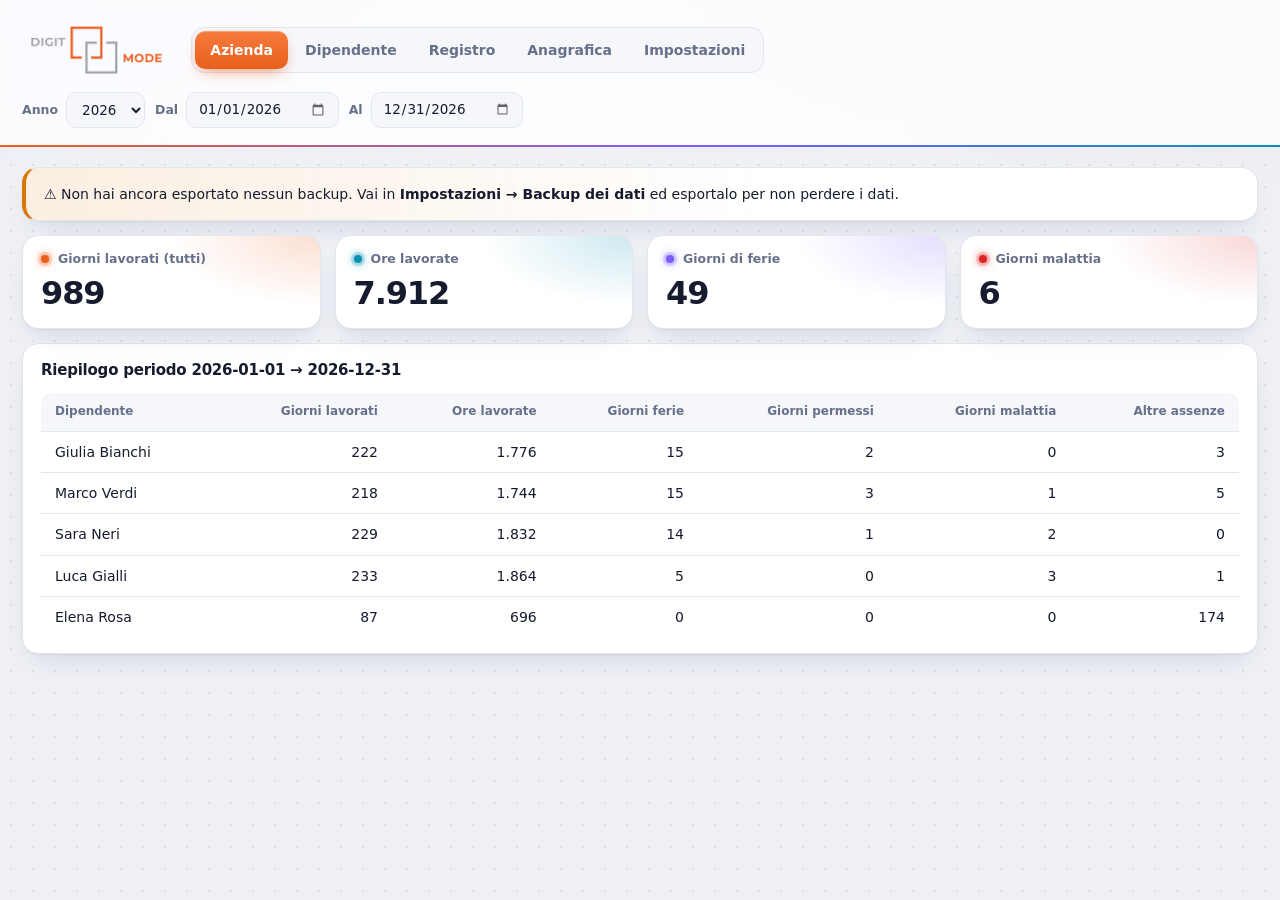
==== index.html @ e456db1c "Add files via upload" ====
<!DOCTYPE html>
<html lang="it"><head><meta charset="utf-8">
<meta name="viewport" content="width=device-width, initial-scale=1, viewport-fit=cover">
<meta name="color-scheme" content="light dark"><meta name="theme-color" content="#ea5f1c">
<meta name="mobile-web-app-capable" content="yes"><meta name="apple-mobile-web-app-capable" content="yes"><meta name="apple-mobile-web-app-title" content="Presenze"><meta name="format-detection" content="telephone=no">
<title>Digitmode – Presenze</title>
<link rel="stylesheet" href="style.css"></head><body>
<header><h1 class="brand"><img src="logo.png" alt="Digitmode"></h1>
<nav><button data-v="az">Azienda</button><button data-v="dip">Dipendente</button><button data-v="reg">Registro</button><button data-v="anag">Anagrafica</button><button data-v="imp">Impostazioni</button></nav>
<div class="row"><label>Anno<select id="yr"></select></label><label>Dal<input type="date" id="pf"></label><label>Al<input type="date" id="pt"></label></div></header>
<main id="app"></main>
<div id="print"></div>
<script src="script.js" defer></script></body></html>
---- style.css ----
:root{--bg:#eef0f6;--card:#fff;--tx:#161b2e;--mu:#667089;--bd:#e3e6ef;--hv:#f6f7fb;--ac:#ea5f1c;--ok:#16a34a;--ko:#dc2626;--vi:#7c5cff;--cy:#0891b2;--am:#d97706;--we:#cdd2e0;--hd:rgba(255,255,255,.82);--dot:rgba(22,27,46,.09);--sh:0 1px 2px rgba(20,27,50,.05),0 14px 30px -14px rgba(20,27,50,.16);--ring:0 0 0 3px rgba(234,95,28,.22);color-scheme:light;box-sizing:border-box;padding-top:env(safe-area-inset-top,0px);padding-bottom:env(safe-area-inset-bottom,0px)}
@media(prefers-color-scheme:dark){:root:not([data-theme="light"]){--bg:#0d111e;--card:#161b2d;--tx:#e9ecf6;--mu:#8d95ab;--bd:#252b40;--hv:#1c2236;--we:#363f5c;--hd:rgba(22,27,45,.82);--dot:rgba(255,255,255,.07);--sh:0 1px 2px rgba(0,0,0,.3),0 14px 30px -14px rgba(0,0,0,.6);color-scheme:dark}}
:root[data-theme="dark"]{--bg:#0d111e;--card:#161b2d;--tx:#e9ecf6;--mu:#8d95ab;--bd:#252b40;--hv:#1c2236;--we:#363f5c;--hd:rgba(22,27,45,.82);--dot:rgba(255,255,255,.07);--sh:0 1px 2px rgba(0,0,0,.3),0 14px 30px -14px rgba(0,0,0,.6);color-scheme:dark}
html{scroll-padding-top:env(safe-area-inset-top,0px)}*{box-sizing:border-box}
::selection{background:rgba(234,95,28,.28)}
body{margin:0;color:var(--tx);font:14px/1.45 Inter,"Segoe UI Variable Text","SF Pro Text",system-ui,-apple-system,"Segoe UI",sans-serif;font-variant-numeric:tabular-nums;-webkit-font-smoothing:antialiased;background:radial-gradient(1000px 420px at 100% -80px,rgba(234,95,28,.12),transparent 65%),radial-gradient(800px 380px at -5% -60px,rgba(124,92,255,.09),transparent 60%),radial-gradient(var(--dot) 1px,transparent 1.2px) 0 0/22px 22px,var(--bg);background-attachment:fixed}
:focus-visible{outline:2px solid var(--ac);outline-offset:2px}

/* header */
header{position:sticky;top:env(safe-area-inset-top,0px);z-index:5;display:flex;flex-wrap:wrap;gap:10px 20px;align-items:center;padding:18px 22px;background:var(--hd);-webkit-backdrop-filter:saturate(1.6) blur(16px);backdrop-filter:saturate(1.6) blur(16px);border-bottom:1px solid var(--bd)}
header::after{content:"";position:absolute;left:0;right:0;bottom:-1px;height:2px;background:linear-gradient(90deg,var(--ac),var(--vi) 55%,var(--cy))}
.brand{display:flex;align-items:center;gap:10px;margin:0;font-size:20px;font-weight:800;letter-spacing:-.03em}.brand img{height:84px;width:auto;display:block;margin:-10px 0}
nav{display:flex;gap:2px;flex-wrap:wrap;background:var(--hv);border:1px solid var(--bd);padding:3px;border-radius:13px;margin-right:auto}
nav button{border:0;background:none;color:var(--mu);padding:9px 15px;border-radius:10px;font:inherit;font-weight:600;cursor:pointer;transition:background .18s,color .18s,box-shadow .18s}
nav button:hover{color:var(--tx);background:var(--card)}
nav button.on{background:linear-gradient(180deg,#f47b3e,var(--ac));color:#fff;box-shadow:0 6px 16px -6px rgba(234,95,28,.75),inset 0 1px 0 rgba(255,255,255,.28)}
header .row{gap:10px}header label{flex-direction:row;align-items:center;gap:8px}
main{max-width:1500px;margin:0 auto;padding:20px 22px 40px}

/* card */
.card{background:var(--card);border:1px solid var(--bd);border-radius:16px;padding:16px 18px;margin-bottom:14px;box-shadow:var(--sh)}
h2{font-size:15px;font-weight:750;margin:0 0 12px;letter-spacing:-.015em}
.row{display:flex;flex-wrap:wrap;gap:12px;align-items:flex-end}
.card>.row+h2{margin-top:22px}.card>.row+.row{margin-top:16px}.card>.row+.mu{margin-top:14px}
.mh{justify-content:space-between;align-items:center;margin-bottom:12px}.mh h2{margin:0}.mh label{flex-direction:row;align-items:center;gap:8px}
.rr{display:flex;flex-wrap:wrap;align-items:center;gap:8px 10px;padding:12px 0;border-bottom:1px solid var(--bd)}.rr:first-of-type{padding-top:4px}
.rr>b{width:92px;font-weight:650}.rr>span{color:var(--mu);font-size:13px}.rr .sep{margin-left:14px;font-weight:600}.rr .mu{margin:0 0 0 8px;color:var(--tx);font-weight:650}
.rr+h2{margin-top:22px}
@media(min-width:701px){.rr{display:grid;grid-template-columns:120px 92px 56px 88px 92px 40px 1fr;gap:0 10px}.rr .sep{margin-left:0}.rr>b{width:auto;white-space:nowrap}}
.warn{border-left:4px solid var(--am);background:linear-gradient(90deg,rgba(217,119,6,.12),transparent 60%),var(--card)}

/* form */
label{display:flex;flex-direction:column;gap:5px;font-size:12.5px;font-weight:600;color:var(--mu)}
input,select{height:36px;padding:0 11px;border:1px solid var(--bd);border-radius:10px;background:var(--hv);color:var(--tx);font:inherit;font-size:13.5px;font-weight:500;font-variant-numeric:tabular-nums;transition:border-color .15s,box-shadow .15s,background .15s}
input:hover,select:hover{border-color:#c9cedd}
input:focus,select:focus{outline:0;border-color:var(--ac);box-shadow:var(--ring);background:var(--card)}
input[type=date]::-webkit-calendar-picker-indicator{cursor:pointer;opacity:.6}
input[type=file]{height:auto;padding:5px;max-width:100%}
input[type=file]::file-selector-button{margin-right:10px;border:0;border-radius:7px;padding:6px 12px;background:var(--mu);color:#fff;font:inherit;font-weight:600;cursor:pointer}
.form{display:grid;gap:10px}.form input{width:100%}.form .btn{justify-self:start;margin-top:4px}

/* buttons */
.btn{background:linear-gradient(180deg,#f47b3e,var(--ac));color:#fff;border:0;height:36px;padding:0 18px;border-radius:10px;font:inherit;font-weight:650;cursor:pointer;box-shadow:0 8px 18px -8px rgba(234,95,28,.8),inset 0 1px 0 rgba(255,255,255,.28);transition:transform .15s,box-shadow .15s,filter .15s}
.btn:hover{filter:brightness(1.07);transform:translateY(-1px);box-shadow:0 12px 22px -8px rgba(234,95,28,.85),inset 0 1px 0 rgba(255,255,255,.28)}
.btn:active{transform:none;filter:brightness(.96)}
.btn.g{background:none;color:var(--ko);height:auto;padding:4px 10px;box-shadow:none;font-weight:600}
.btn.g:hover{background:rgba(220,38,38,.1);filter:none;transform:none;box-shadow:none}

/* tables */
.tw{overflow-x:auto;scrollbar-width:thin}table{width:100%;border-collapse:collapse}
th,td{padding:10px 14px;text-align:right;border-bottom:1px solid var(--bd);white-space:nowrap}
th:first-child,td:first-child{text-align:left}
th{font-size:12px;color:var(--mu);font-weight:650;background:var(--hv)}
th:first-child{border-top-left-radius:10px}th:last-child{border-top-right-radius:10px}
tr:hover td{background:var(--hv)}tr:last-child td{border-bottom:0}
.neg{color:var(--ko);font-weight:650}.pos{color:var(--ok);font-weight:650}.mu{color:var(--mu);font-size:12.5px;margin:8px 0 0}

/* indicatori */
.kp{display:grid;grid-template-columns:repeat(auto-fit,minmax(190px,1fr));gap:14px;margin-bottom:14px}
.kp div{--k:var(--ac);--kg:rgba(234,95,28,.2);background:radial-gradient(150px 70px at 100% 0,var(--kg),transparent),var(--card);border:1px solid var(--bd);border-radius:16px;padding:14px 18px 16px;box-shadow:var(--sh)}
.kp div:nth-child(2){--k:var(--cy);--kg:rgba(8,145,178,.2)}.kp div:nth-child(3){--k:var(--vi);--kg:rgba(124,92,255,.2)}.kp div:nth-child(4){--k:var(--ko);--kg:rgba(220,38,38,.18)}
.kp span{display:flex;align-items:center;gap:9px;font-size:12.5px;font-weight:600;color:var(--mu)}
.kp span::before{content:"";width:8px;height:8px;border-radius:50%;background:var(--k);box-shadow:0 0 0 3px var(--kg),0 0 10px var(--k)}
.kp b{display:block;margin-top:8px;font-size:32px;font-weight:750;line-height:1.1;letter-spacing:-.035em}

/* stati presenza */
.c-P{--c:#16a34a}.c-F{--c:#7c5cff}.c-R,.c-X{--c:#0891b2}.c-M{--c:#dc2626}.c-MA,.c-L,.c-I,.c-A{--c:#d97706}
.c-P,.c-F,.c-R,.c-X,.c-M,.c-MA,.c-L,.c-I,.c-A{color:#fff;background:var(--c);box-shadow:inset 0 1px 0 rgba(255,255,255,.22),0 2px 6px -2px var(--c)}
.lg{display:flex;flex-wrap:wrap;gap:8px;font-size:12px;font-weight:600;margin-bottom:6px}.lg span{padding:3px 11px;border-radius:99px}

/* quadro annuale */
.gr{border-collapse:separate;border-spacing:3px;margin-top:8px}
.gr th,.gr td{padding:0;min-width:27px;height:27px;text-align:center;font-size:11px;font-weight:700;border:0;border-radius:8px;background:none}
.gr th{height:auto;padding:4px 0;border-radius:0;color:var(--mu)}
.gr td:first-child,.gr th:first-child{text-align:left;padding:0 12px 0 4px;position:sticky;left:0;z-index:1;background:var(--card);white-space:nowrap;font-size:12.5px;font-weight:650;border-radius:0}
.gr td.e{background:var(--hv);box-shadow:inset 0 0 0 1px var(--bd)}
.gr td.we{background:var(--we);box-shadow:inset 0 0 0 1px rgba(22,27,46,.06)}
.gr td.x{background:none}
.gr tr:hover td.e{background:var(--bd)}
.gr td[class^=c-]{cursor:default;color:#fff;background:var(--c);box-shadow:inset 0 1px 0 rgba(255,255,255,.22),0 2px 6px -2px var(--c)}

/* layout */
.two{display:grid;grid-template-columns:minmax(260px,380px) 1fr;gap:14px;align-items:start}.two .card{margin-bottom:0}
#print{display:none}
@media(max-width:800px){.two{grid-template-columns:1fr}}

@media(prefers-reduced-motion:reduce){*{transition:none!important}}
@page{size:A4;margin:0}
@media print{
html,body{background:#fff!important;margin:0}
body>header,body>main{display:none}
#print{display:block;color:#111;font-size:15px;-webkit-print-color-adjust:exact;print-color-adjust:exact}
.pg{box-sizing:border-box;min-height:295mm;padding:16mm 15mm 14mm;display:flex;flex-direction:column;page-break-after:always;break-after:page}
.pg:last-child{page-break-after:auto;break-after:auto}
.ph{display:flex;align-items:center;gap:18px;padding-bottom:16px;margin-bottom:22px;border-bottom:3px solid #ea5f1c}
.ph img{height:68px}
.pg h2{margin:0;font-size:26px;letter-spacing:-.02em}
.ph div div{font-size:16px;color:#444;margin-top:2px}
.pg h3{margin:24px 0 10px;font-size:17px}
.pg p{margin:0;font-size:15px;line-height:1.7}
.pg table{width:100%;border-collapse:collapse;table-layout:auto}
.pg th,.pg td{border:1px solid #9aa0ae;padding:10px 12px;color:#111;text-align:right;background:none;border-radius:0;white-space:normal;font-size:14.5px}
.pg th:first-child,.pg td:first-child{text-align:left;border-radius:0;white-space:nowrap}
.pg th{background:#eceef3;font-weight:700;font-size:13px}
.pg tr:last-child td{border-bottom:1px solid #9aa0ae}
.pg>p:last-child{margin-top:auto;padding-top:24px;font-size:12px;color:#555}
.pg small{color:#555;font-size:12px}}
/* tabella Maturazione */
.mtw{border:1px solid var(--bd);border-radius:12px}
.mt{table-layout:fixed;min-width:760px}.mt.md{min-width:720px}
.mt col.c1{width:210px}.mt.md col.c1{width:140px}
.mt th,.mt td{text-align:center;padding:10px 8px;border-radius:0;border-bottom:1px solid var(--bd);border-right:1px solid var(--bd);white-space:normal;background:var(--card)}
.mt th{font-size:12px;font-weight:650;color:var(--mu);background:var(--hv)}
.mt .mn,.mt td.mn{text-align:left;padding-left:16px;position:sticky;left:0;z-index:1}
.mt .ge{border-right:2px solid color-mix(in srgb,var(--mu) 35%,var(--card))}
.mt tr>:last-child{border-right:0}.mt tbody tr:last-child>*{border-bottom:0}
.mt .gF{--gc:var(--vi)}.mt .gR{--gc:var(--cy)}.mt .gX{--gc:var(--am)}
.mt thead :is(th.gF,th.gR,th.gX){background:color-mix(in srgb,var(--gc) 10%,var(--card))}
.mt thead tr:first-child :is(th.gF,th.gR,th.gX){color:var(--tx);font-size:13px;box-shadow:inset 0 3px 0 var(--gc)}
.mt td.mn:is(.gF,.gR,.gX){box-shadow:inset 4px 0 0 var(--gc);font-weight:650}
.mt tr.cur td{background:color-mix(in srgb,var(--ac) 12%,var(--card))}.mt tr.fut td{color:var(--mu)}.mt tr.fut td.pos,.mt tr.fut td.neg{opacity:.75}
.mt tr.r0 td,.mt tr.tt td{background:var(--hv);color:var(--mu)}.mt tr.tt td{border-top:2px solid var(--bd)}
.btn.xl{background:linear-gradient(180deg,#26b862,#16a34a);box-shadow:0 8px 18px -8px rgba(22,163,74,.8),inset 0 1px 0 rgba(255,255,255,.28)}.btn.xl:hover{box-shadow:0 12px 22px -8px rgba(22,163,74,.85),inset 0 1px 0 rgba(255,255,255,.28)}

.dl{display:grid;grid-template-columns:1fr 1fr;gap:16px}.dlc{display:flex;flex-direction:column;gap:12px}.dlc select{width:100%}.dlc .btn{width:100%;height:40px}
@media(max-width:640px){.dl{grid-template-columns:1fr}}

/* ===== MOBILE / TOUCH ===== */
html{-webkit-text-size-adjust:100%;text-size-adjust:100%}
body{-webkit-tap-highlight-color:transparent}
button,select,input,label{touch-action:manipulation}
.tw{-webkit-overflow-scrolling:touch;overscroll-behavior-x:contain}
@media(hover:none){.btn:hover{transform:none;filter:none}nav button:not(.on):hover{background:none;color:var(--mu)}.btn.g:hover{background:none}tr:hover td{background:none}}
@media screen and (max-height:500px){header{position:relative;top:auto}.brand img{height:48px;margin:0}}
@media screen and (max-width:700px){
:root{padding-left:env(safe-area-inset-left,0px);padding-right:env(safe-area-inset-right,0px)}
header{position:relative;top:auto;padding:10px 12px 12px;gap:8px;-webkit-backdrop-filter:none;backdrop-filter:none}
.brand img{height:44px;margin:0}
header .row{width:100%;display:grid;grid-template-columns:84px 1fr 1fr;gap:8px}
header label{flex-direction:column;align-items:stretch;gap:3px}
header input,header select{width:100%;min-width:0}
main{padding:12px 12px calc(88px + env(safe-area-inset-bottom,0px))}
/* barra di navigazione in basso */
nav{position:fixed;left:0;right:0;bottom:0;z-index:30;display:grid;grid-template-columns:repeat(5,1fr);gap:2px;width:auto;margin:0;border-radius:0;border-width:1px 0 0;overflow:visible;background:var(--card);padding:6px calc(6px + env(safe-area-inset-right,0px)) calc(6px + env(safe-area-inset-bottom,0px)) calc(6px + env(safe-area-inset-left,0px));box-shadow:0 -6px 20px -10px rgba(20,27,50,.28)}
nav button{display:flex;flex-direction:column;align-items:center;justify-content:center;gap:3px;min-width:0;padding:7px 0;font-size:10.5px;letter-spacing:-.02em;border-radius:12px;white-space:nowrap}
nav button::before{font-size:19px;line-height:1}
nav button[data-v=az]::before{content:"\1F3E2"}nav button[data-v=dip]::before{content:"\1F464"}nav button[data-v=reg]::before{content:"\1F4DD"}nav button[data-v=anag]::before{content:"\1F465"}nav button[data-v=imp]::before{content:"\2699\FE0F"}
/* campi e pulsanti a misura di dito (16px evita lo zoom automatico su iPhone) */
input,select{height:44px;font-size:16px;border-radius:12px}
input[type=date]{min-width:0;max-width:100%}
input[type=file]{height:auto;font-size:14px;width:100%}
.btn{height:44px;font-size:15px}.btn.g{height:auto;min-height:40px;padding:8px 12px}
.card{padding:14px;border-radius:14px}
.card.row>label,.card>.row:not(.mh)>label{flex:1 1 calc(50% - 6px);min-width:0}
.card.row>label,.card>.row:not(.mh)>label:nth-child(-n+2){flex-basis:100%}
.card.row select,.card>.row input,.card>.row select{width:100%!important}
.card>.row>.btn{flex:1 1 100%}.form .btn{justify-self:stretch}
.mh label{flex:0 1 55%}.mh select{width:100%}
/* indicatori */
.kp{grid-template-columns:1fr 1fr;gap:10px}.kp div{padding:12px 14px}.kp b{font-size:24px}.kp span{font-size:12px}
/* tabelle */
th,td{padding:9px 10px}
.mt{min-width:620px}.mt.md{min-width:640px}.mt col.c1,.mt.md col.c1{width:104px}
.mt th,.mt td{padding:9px 5px;font-size:12.5px}.mt .mn,.mt td.mn{padding-left:8px}
.rr>b{width:100%}
/* elenchi a schede (Azienda, Anagrafica) */
.rs,.rs tbody,.rs tr,.rs td{display:block;width:100%}
.rs tr:first-child{display:none}
.rs tr{border:1px solid var(--bd);border-radius:12px;padding:6px 12px;margin-bottom:10px;background:var(--hv)}
.rs tr:hover td{background:none}
.rs td{display:flex;justify-content:space-between;align-items:center;gap:12px;text-align:right;padding:7px 0;border:0;white-space:normal}
.rs td:first-child{font-weight:700;font-size:15px;text-align:left;padding-bottom:8px;margin-bottom:2px;border-bottom:1px solid var(--bd)}
.rs td[data-l]::before{content:attr(data-l);color:var(--mu);font-size:12.5px;font-weight:600;text-align:left}
.rs td.ac{justify-content:flex-end;gap:6px;padding-top:8px}
}
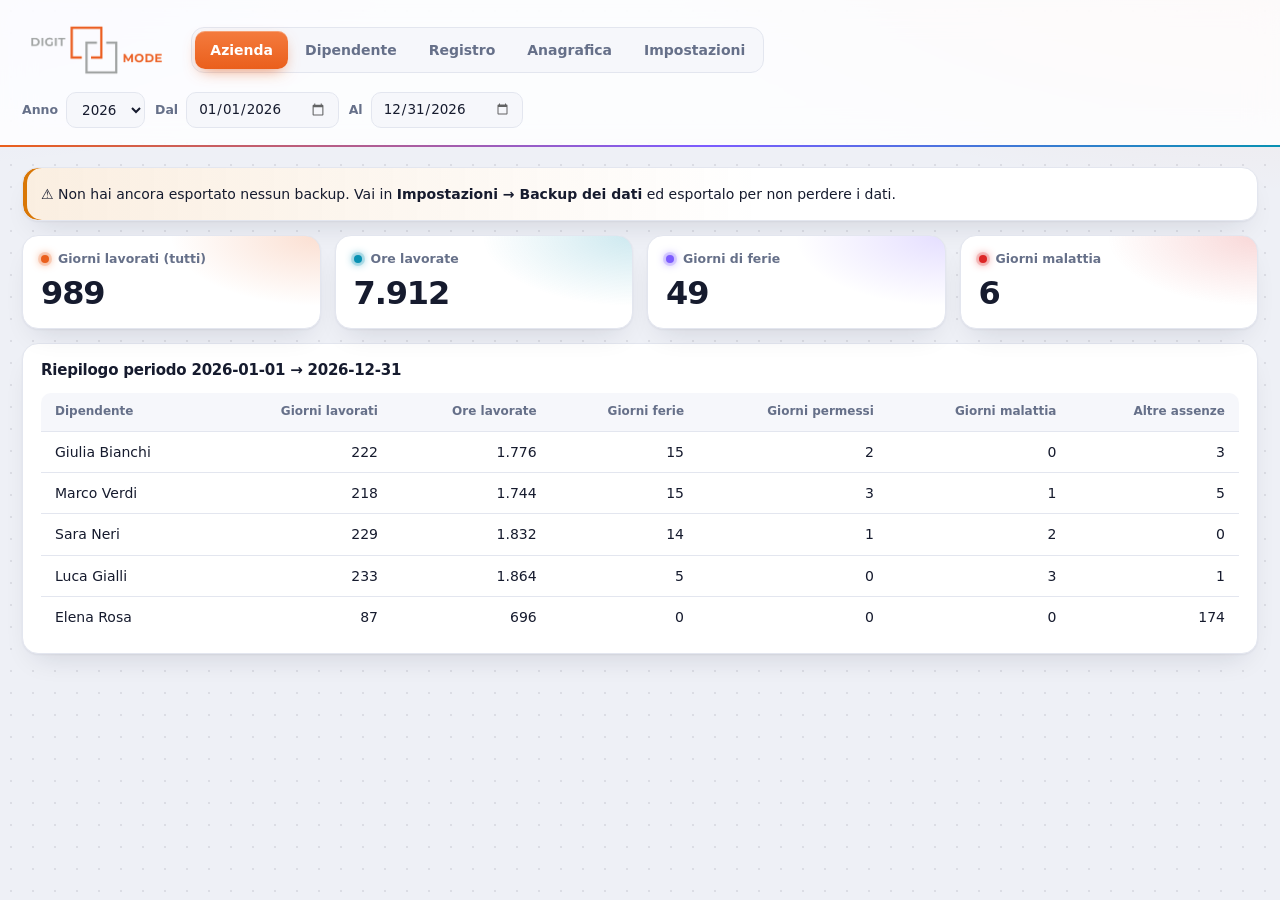
==== commit 44d53a4f: "Add files via upload" ====
--- a/index.html
+++ b/index.html
@@ -4,10 +4,12 @@
 <meta name="color-scheme" content="light dark"><meta name="theme-color" content="#ea5f1c">
 <meta name="mobile-web-app-capable" content="yes"><meta name="apple-mobile-web-app-capable" content="yes"><meta name="apple-mobile-web-app-title" content="Presenze"><meta name="format-detection" content="telephone=no">
 <title>Digitmode – Presenze</title>
+<script>(function(){function show(m){var a=document.getElementById('app');if(!a)return document.addEventListener('DOMContentLoaded',function(){show(m)});a.innerHTML='<div class="card warn"><h2>L\'app non riesce a partire</h2><p class="mu"></p></div>';a.querySelector('p').textContent=m}addEventListener('error',function(e){var t=e.target;if(t&&t.tagName){if(t.tagName!=='SCRIPT'&&t.tagName!=='LINK')return;show('Non riesco a caricare "'+String(t.src||t.href).split('/').pop()+'". Tieni index.html, style.css, script.js e logo.png nella stessa cartella con questi nomi esatti, oppure apri Digitmode.html (file unico).')}else show('Errore: '+e.message)},true)})()</script>
 <link rel="stylesheet" href="style.css"></head><body>
 <header><h1 class="brand"><img src="logo.png" alt="Digitmode"></h1>
 <nav><button data-v="az">Azienda</button><button data-v="dip">Dipendente</button><button data-v="reg">Registro</button><button data-v="anag">Anagrafica</button><button data-v="imp">Impostazioni</button></nav>
 <div class="row"><label>Anno<select id="yr"></select></label><label>Dal<input type="date" id="pf"></label><label>Al<input type="date" id="pt"></label></div></header>
 <main id="app"></main>
+<noscript><div style="padding:20px;font:16px sans-serif">Per usare l'app serve JavaScript attivo nel browser.</div></noscript>
 <div id="print"></div>
 <script src="script.js" defer></script></body></html>
--- a/style.css
+++ b/style.css
@@ -136,8 +136,9 @@
 :root{padding-left:env(safe-area-inset-left,0px);padding-right:env(safe-area-inset-right,0px)}
 header{position:relative;top:auto;padding:10px 12px 12px;gap:8px;-webkit-backdrop-filter:none;backdrop-filter:none}
 .brand img{height:44px;margin:0}
-header .row{width:100%;display:grid;grid-template-columns:84px 1fr 1fr;gap:8px}
-header label{flex-direction:column;align-items:stretch;gap:3px}
+header{display:grid;grid-template-columns:minmax(0,1fr) minmax(0,1fr);gap:8px;align-items:end}
+header .brand{align-self:center;min-width:0}header .row{display:contents}
+header label{flex-direction:column;align-items:stretch;gap:3px;min-width:0}
 header input,header select{width:100%;min-width:0}
 main{padding:12px 12px calc(88px + env(safe-area-inset-bottom,0px))}
 /* barra di navigazione in basso */
@@ -173,3 +174,80 @@
 .rs td[data-l]::before{content:attr(data-l);color:var(--mu);font-size:12.5px;font-weight:600;text-align:left}
 .rs td.ac{justify-content:flex-end;gap:6px;padding-top:8px}
 }
+
+/* ===== MOBILE: uniformità e allineamento ===== */
+.nw{white-space:nowrap}
+.mtm,.gmob{display:none}
+.mb{--gc:var(--vi);border:1px solid var(--bd);border-radius:12px;overflow:hidden;background:var(--card)}
+.mb.gR{--gc:var(--cy)}.mb.gX{--gc:var(--am)}
+.mb h3{margin:0;padding:11px 14px;font-size:13px;font-weight:700;letter-spacing:-.01em;background:color-mix(in srgb,var(--gc) 10%,var(--card));box-shadow:inset 0 3px 0 var(--gc)}
+.mb table{width:100%;table-layout:fixed}.mb col.c1{width:44%}
+.mb th,.mb td{text-align:center;padding:10px 6px;font-size:13px;border-radius:0;border-bottom:1px solid var(--bd);white-space:nowrap;background:none}
+.mb th{font-size:11.5px;background:var(--hv)}
+.mb th:first-child,.mb td:first-child{text-align:left;padding-left:14px}
+.mb tbody tr:last-child td{border-bottom:0}
+.mb tr.cur td{background:color-mix(in srgb,var(--ac) 12%,var(--card))}.mb tr.fut td{color:var(--mu)}.mb tr.fut td.pos,.mb tr.fut td.neg{opacity:.75}
+.mb tr.r0 td,.mb tr.tt td{background:var(--hv);color:var(--mu)}.mb tr.tt td{border-top:2px solid var(--bd)}
+.mb dl{margin:0}.mb dl>div{display:flex;justify-content:space-between;align-items:center;gap:12px;padding:11px 14px;border-bottom:1px solid var(--bd)}.mb dl>div:last-child{border-bottom:0}
+.mb dt{color:var(--mu);font-size:12.5px;font-weight:600}.mb dd{margin:0;font-size:14px;text-align:right}
+.mleg{margin:0}
+
+@media screen and (max-width:700px){
+/* intestazione */
+nav button{font-size:clamp(8.5px,2.6vw,10px);padding:7px 1px}
+/* indicatori: stessa altezza, etichetta in alto, valore in basso */
+.kp div{display:flex;flex-direction:column;justify-content:space-between;gap:8px}
+.kp span{align-items:flex-start;line-height:1.3}.kp span::before{flex:none;margin-top:4px}
+.kp b{margin-top:0}
+/* filtro Mese nella Maturazione */
+.mh{flex-direction:column;align-items:stretch;gap:10px}
+.mh label{flex:1 1 auto;flex-direction:column;align-items:stretch;gap:5px}
+.mh select{width:100%}
+/* Maturazione a blocchi, quadro annuale in verticale */
+.mtw.desk,.gdesk{display:none}
+.mtm{display:grid;gap:12px}.gmob{display:block}
+.gt{width:100%;table-layout:fixed;border-spacing:2px;margin-top:6px}
+.gt tr:first-child th:first-child{width:24px}
+.gt th{height:auto;min-width:0;padding:2px 0;font-size:9.5px;letter-spacing:-.03em;text-align:center;border-radius:0;background:none;color:var(--mu)}
+.gt th:first-child{position:static;width:auto;padding:0;text-align:center;font-size:10px;font-weight:700;background:none}
+.gt td{min-width:0;height:22px;font-size:10px;border-radius:6px}
+/* legenda uniforme */
+.lg{display:grid;grid-template-columns:1fr 1fr;gap:6px}.lg span{text-align:center;padding:5px 8px}.lg span:last-child{grid-column:1/-1}
+/* download PDF / Excel */
+.dl{gap:16px}.dlc+.dlc{border-top:1px solid var(--bd);padding-top:16px}
+/* elenco voci */
+.lv{table-layout:fixed}
+.lv th,.lv td{padding:10px 6px;font-size:13px}
+.lv th:first-child,.lv td:first-child{width:92px;padding-left:2px}
+.lv th:nth-child(2),.lv td:nth-child(2){text-align:left;padding-left:10px}
+.lv th:nth-child(3),.lv td:nth-child(3){width:42px}
+.lv th:nth-child(4),.lv td:nth-child(4){width:46px;text-align:center;padding:4px 0}
+.lv .btn.g{min-height:40px;min-width:40px;padding:0}
+/* anagrafica: pulsanti uguali */
+.rs td.ac{display:grid;grid-template-columns:1fr 1fr;gap:8px;padding-top:10px}
+.rs td.ac .btn.g{width:100%;height:44px;min-height:0;padding:0;border:1px solid var(--bd);background:var(--card)}
+.rs td.ac .btn.g[data-e]{color:var(--tx)}
+/* impostazioni: regole in griglia */
+.rr{display:grid;grid-template-columns:minmax(0,1fr) 48px minmax(0,1fr) 48px;gap:8px;align-items:center}
+.rr>b{grid-column:1/3;grid-row:1;width:auto}
+.rr>.sep{grid-column:3/5;grid-row:1;margin:0;color:var(--mu);font-weight:600}
+.rr>input:nth-of-type(1){grid-column:1;grid-row:2}.rr>span:nth-of-type(1){grid-column:2;grid-row:2}
+.rr>input:nth-of-type(2){grid-column:3;grid-row:2}.rr>span:nth-of-type(3){grid-column:4;grid-row:2}
+.rr>.mu{grid-column:3/5;grid-row:3;margin:0}
+.rr input{width:100%!important}
+}
+
+.warn{border-left:1px solid var(--bd);box-shadow:inset 4px 0 0 var(--am),var(--sh)}
+@media screen and (max-width:700px){
+.rr+.row{margin-top:16px}.rr:has(+.row){border-bottom:0;padding-bottom:0}
+}
+
+.mt.my{min-width:820px}.mt.my col.c1{width:120px}
+
+/* toast di conferma salvataggio */
+#toast{position:fixed;left:50%;bottom:calc(20px + env(safe-area-inset-bottom,0px));transform:translate(-50%,24px);opacity:0;pointer-events:none;z-index:99;padding:11px 20px;border-radius:12px;font-weight:650;font-size:14px;color:#fff;background:var(--ok);box-shadow:0 10px 28px -8px rgba(22,163,74,.7);transition:opacity .2s,transform .2s;max-width:calc(100% - 32px);text-align:center}
+#toast.err{background:var(--ko);box-shadow:0 10px 28px -8px rgba(220,38,38,.7)}
+#toast.show{opacity:1;transform:translate(-50%,0)}
+@media print{#toast{display:none}}
+.gmob .tw{overflow-x:auto}.gmob .gt{min-width:440px}
+input[type=number]:invalid{outline:2px solid var(--ko)}
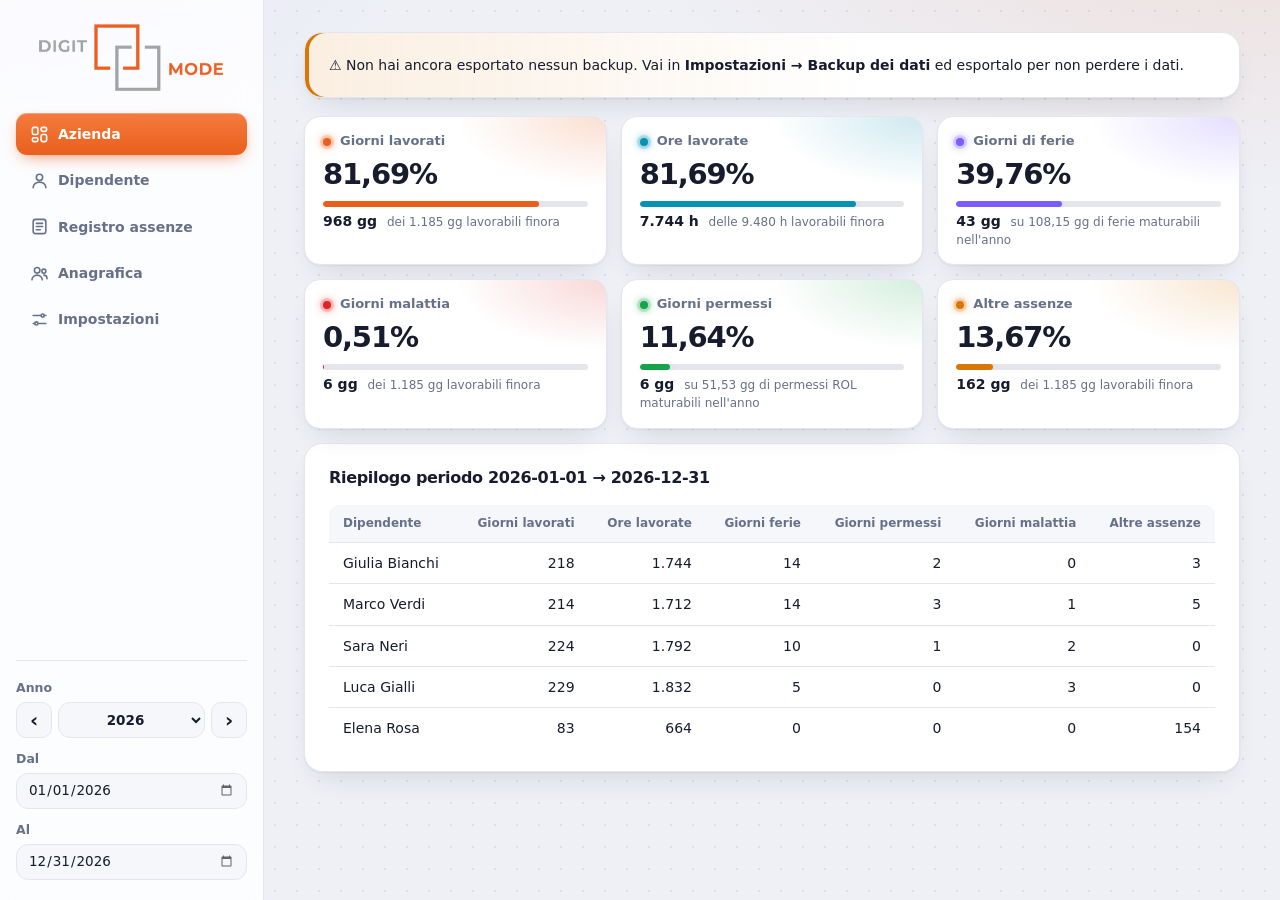
==== commit 40c69f71: "Add files via upload" ====
--- a/index.html
+++ b/index.html
@@ -7,8 +7,8 @@
 <script>(function(){function show(m){var a=document.getElementById('app');if(!a)return document.addEventListener('DOMContentLoaded',function(){show(m)});a.innerHTML='<div class="card warn"><h2>L\'app non riesce a partire</h2><p class="mu"></p></div>';a.querySelector('p').textContent=m}addEventListener('error',function(e){var t=e.target;if(t&&t.tagName){if(t.tagName!=='SCRIPT'&&t.tagName!=='LINK')return;show('Non riesco a caricare "'+String(t.src||t.href).split('/').pop()+'". Tieni index.html, style.css, script.js e logo.png nella stessa cartella con questi nomi esatti, oppure apri Digitmode.html (file unico).')}else show('Errore: '+e.message)},true)})()</script>
 <link rel="stylesheet" href="style.css"></head><body>
 <header><h1 class="brand"><img src="logo.png" alt="Digitmode"></h1>
-<nav><button data-v="az">Azienda</button><button data-v="dip">Dipendente</button><button data-v="reg">Registro</button><button data-v="anag">Anagrafica</button><button data-v="imp">Impostazioni</button></nav>
-<div class="row"><label>Anno<select id="yr"></select></label><label>Dal<input type="date" id="pf"></label><label>Al<input type="date" id="pt"></label></div></header>
+<nav><button data-v="az">Azienda</button><button data-v="dip">Dipendente</button><button data-v="reg">Registro assenze</button><button data-v="anag">Anagrafica</button><button data-v="imp">Impostazioni</button></nav>
+<div class="row"><div class="yl"><span>Anno</span><div class="ys"><button type="button" id="yp" aria-label="Anno precedente" title="Anno precedente">‹</button><select id="yr" aria-label="Anno"></select><button type="button" id="yn" aria-label="Anno successivo" title="Anno successivo">›</button></div></div><label>Dal<input type="date" id="pf"></label><label>Al<input type="date" id="pt"></label></div></header>
 <main id="app"></main>
 <noscript><div style="padding:20px;font:16px sans-serif">Per usare l'app serve JavaScript attivo nel browser.</div></noscript>
 <div id="print"></div>
--- a/style.css
+++ b/style.css
@@ -9,7 +9,7 @@
 /* header */
 header{position:sticky;top:env(safe-area-inset-top,0px);z-index:5;display:flex;flex-wrap:wrap;gap:10px 20px;align-items:center;padding:18px 22px;background:var(--hd);-webkit-backdrop-filter:saturate(1.6) blur(16px);backdrop-filter:saturate(1.6) blur(16px);border-bottom:1px solid var(--bd)}
 header::after{content:"";position:absolute;left:0;right:0;bottom:-1px;height:2px;background:linear-gradient(90deg,var(--ac),var(--vi) 55%,var(--cy))}
-.brand{display:flex;align-items:center;gap:10px;margin:0;font-size:20px;font-weight:800;letter-spacing:-.03em}.brand img{height:84px;width:auto;display:block;margin:-10px 0}
+.brand{display:flex;align-items:center;gap:10px;margin:0;font-size:20px;font-weight:800;letter-spacing:-.03em;cursor:pointer}.brand img{height:68px;width:auto;display:block;margin:-10px 0}
 nav{display:flex;gap:2px;flex-wrap:wrap;background:var(--hv);border:1px solid var(--bd);padding:3px;border-radius:13px;margin-right:auto}
 nav button{border:0;background:none;color:var(--mu);padding:9px 15px;border-radius:10px;font:inherit;font-weight:600;cursor:pointer;transition:background .18s,color .18s,box-shadow .18s}
 nav button:hover{color:var(--tx);background:var(--card)}
@@ -58,14 +58,14 @@
 /* indicatori */
 .kp{display:grid;grid-template-columns:repeat(auto-fit,minmax(190px,1fr));gap:14px;margin-bottom:14px}
 .kp div{--k:var(--ac);--kg:rgba(234,95,28,.2);background:radial-gradient(150px 70px at 100% 0,var(--kg),transparent),var(--card);border:1px solid var(--bd);border-radius:16px;padding:14px 18px 16px;box-shadow:var(--sh)}
-.kp div:nth-child(2){--k:var(--cy);--kg:rgba(8,145,178,.2)}.kp div:nth-child(3){--k:var(--vi);--kg:rgba(124,92,255,.2)}.kp div:nth-child(4){--k:var(--ko);--kg:rgba(220,38,38,.18)}
+.kp div:nth-child(2){--k:var(--cy);--kg:rgba(8,145,178,.2)}.kp div:nth-child(3){--k:var(--vi);--kg:rgba(124,92,255,.2)}.kp div:nth-child(4){--k:var(--ko);--kg:rgba(220,38,38,.18)}.kp div:nth-child(5){--k:var(--ok);--kg:rgba(22,163,74,.18)}
 .kp span{display:flex;align-items:center;gap:9px;font-size:12.5px;font-weight:600;color:var(--mu)}
 .kp span::before{content:"";width:8px;height:8px;border-radius:50%;background:var(--k);box-shadow:0 0 0 3px var(--kg),0 0 10px var(--k)}
 .kp b{display:block;margin-top:8px;font-size:32px;font-weight:750;line-height:1.1;letter-spacing:-.035em}
 
 /* stati presenza */
-.c-P{--c:#16a34a}.c-F{--c:#7c5cff}.c-R,.c-X{--c:#0891b2}.c-M{--c:#dc2626}.c-MA,.c-L,.c-I,.c-A{--c:#d97706}
-.c-P,.c-F,.c-R,.c-X,.c-M,.c-MA,.c-L,.c-I,.c-A{color:#fff;background:var(--c);box-shadow:inset 0 1px 0 rgba(255,255,255,.22),0 2px 6px -2px var(--c)}
+.c-P{--c:#16a34a}.c-F{--c:#7c5cff}.c-R,.c-X{--c:#0891b2}.c-M{--c:#dc2626}.c-MA,.c-L,.c-I,.c-A{--c:#d97706}.c-H{--c:#db2777}
+.c-P,.c-F,.c-R,.c-X,.c-M,.c-MA,.c-L,.c-I,.c-A,.c-H{color:#fff;background:var(--c);box-shadow:inset 0 1px 0 rgba(255,255,255,.22),0 2px 6px -2px var(--c)}
 .lg{display:flex;flex-wrap:wrap;gap:8px;font-size:12px;font-weight:600;margin-bottom:6px}.lg span{padding:3px 11px;border-radius:99px}
 
 /* quadro annuale */
@@ -90,21 +90,37 @@
 html,body{background:#fff!important;margin:0}
 body>header,body>main{display:none}
 #print{display:block;color:#111;font-size:15px;-webkit-print-color-adjust:exact;print-color-adjust:exact}
-.pg{box-sizing:border-box;min-height:295mm;padding:16mm 15mm 14mm;display:flex;flex-direction:column;page-break-after:always;break-after:page}
+.pg{box-sizing:border-box;min-height:295mm;padding:14mm 15mm 12mm;display:flex;flex-direction:column;page-break-after:always;break-after:page}
 .pg:last-child{page-break-after:auto;break-after:auto}
-.ph{display:flex;align-items:center;gap:18px;padding-bottom:16px;margin-bottom:22px;border-bottom:3px solid #ea5f1c}
-.ph img{height:68px}
-.pg h2{margin:0;font-size:26px;letter-spacing:-.02em}
-.ph div div{font-size:16px;color:#444;margin-top:2px}
-.pg h3{margin:24px 0 10px;font-size:17px}
-.pg p{margin:0;font-size:15px;line-height:1.7}
-.pg table{width:100%;border-collapse:collapse;table-layout:auto}
-.pg th,.pg td{border:1px solid #9aa0ae;padding:10px 12px;color:#111;text-align:right;background:none;border-radius:0;white-space:normal;font-size:14.5px}
-.pg th:first-child,.pg td:first-child{text-align:left;border-radius:0;white-space:nowrap}
-.pg th{background:#eceef3;font-weight:700;font-size:13px}
-.pg tr:last-child td{border-bottom:1px solid #9aa0ae}
-.pg>p:last-child{margin-top:auto;padding-top:24px;font-size:12px;color:#555}
-.pg small{color:#555;font-size:12px}}
+.ph{display:flex;align-items:center;justify-content:space-between;gap:18px;padding-bottom:16px;margin-bottom:16px;border-bottom:1px solid #e3e6ef}
+.ph img{display:block;height:102px;width:auto;margin:-22px 0 -22px -11px;flex:none}
+.pt{text-align:right}
+.pg h2{margin:0;font-size:21px;letter-spacing:-.02em;color:#161b2e}
+.pt .sub{display:inline-block;margin-top:7px;padding:4px 13px;border-radius:99px;background:#fff1e8;color:#c2410c;font-weight:700;font-size:12.5px}
+.emp{display:grid;grid-template-columns:1.7fr 1fr 1fr;background:#f6f7fb;border:1px solid #e3e6ef;border-radius:14px;padding:14px 4px 14px 18px;margin-bottom:12px}
+.emp>div{display:flex;flex-direction:column;gap:4px}
+.emp>div+div{border-left:1px solid #dfe3ee;padding-left:18px}
+.emp small{font-size:10px;text-transform:uppercase;letter-spacing:.09em;color:#667089;font-weight:700}
+.emp b{font-size:16px;color:#161b2e}
+.pk{display:grid;grid-template-columns:repeat(4,1fr);gap:10px;margin-bottom:4px}
+.pk>div{border:1px solid #e3e6ef;border-top:3px solid var(--c);border-radius:12px;padding:10px 13px 11px;background:#fff}
+.pk small{display:block;font-size:10px;text-transform:uppercase;letter-spacing:.07em;color:#667089;font-weight:700}
+.pk b{display:block;margin-top:5px;font-size:23px;letter-spacing:-.03em;color:#161b2e}
+.pg h3{display:flex;align-items:center;gap:9px;margin:20px 0 9px;font-size:12.5px;text-transform:uppercase;letter-spacing:.09em;color:#161b2e}
+.pg h3::before{content:"";width:4px;height:15px;border-radius:2px;background:#ea5f1c}
+.pg table{width:100%;border-collapse:separate;border-spacing:0;table-layout:auto}
+.pg th,.pg td{border:0;border-bottom:1px solid #e9ecf4;padding:9px 12px;color:#161b2e;text-align:right;background:none;border-radius:0;white-space:normal;font-size:13px}
+.pg th{background:#f1f3f9;color:#667089;font-size:10px;text-transform:uppercase;letter-spacing:.06em;font-weight:700;border-bottom:0}
+.pg th:first-child{border-radius:10px 0 0 10px}.pg th:last-child{border-radius:0 10px 10px 0}
+.pg th:first-child,.pg td:first-child{text-align:left;white-space:nowrap}
+.pg td:first-child{font-weight:600}
+.pg tr:last-child td{border-bottom:0}
+.pg td b{display:inline-block;padding:2px 10px;border-radius:99px;background:#fff1e8;color:#c2410c}
+.dt{display:inline-block;width:9px;height:9px;border-radius:50%;margin-right:9px}
+.pg tr.tt td{background:#fff4ed;color:#9a3412;font-weight:700}
+.pg tr.tt td:first-child{border-radius:10px 0 0 10px}.pg tr.tt td:last-child{border-radius:0 10px 10px 0}
+.pf{margin-top:auto;padding-top:14px;display:flex;justify-content:space-between;border-top:1px solid #e9ecf4;font-size:10.5px;color:#8a93a8}
+.pg small{font-size:10px}}
 /* tabella Maturazione */
 .mtw{border:1px solid var(--bd);border-radius:12px}
 .mt{table-layout:fixed;min-width:760px}.mt.md{min-width:720px}
@@ -122,7 +138,7 @@
 .mt tr.r0 td,.mt tr.tt td{background:var(--hv);color:var(--mu)}.mt tr.tt td{border-top:2px solid var(--bd)}
 .btn.xl{background:linear-gradient(180deg,#26b862,#16a34a);box-shadow:0 8px 18px -8px rgba(22,163,74,.8),inset 0 1px 0 rgba(255,255,255,.28)}.btn.xl:hover{box-shadow:0 12px 22px -8px rgba(22,163,74,.85),inset 0 1px 0 rgba(255,255,255,.28)}
 
-.dl{display:grid;grid-template-columns:1fr 1fr;gap:16px}.dlc{display:flex;flex-direction:column;gap:12px}.dlc select{width:100%}.dlc .btn{width:100%;height:40px}
+.dl{display:grid;grid-template-columns:1fr;gap:16px}.dlc{display:flex;flex-direction:column;gap:12px}.dlc select{width:100%}.dlc .btn{width:100%;height:40px}.fmt{position:fixed;inset:0;z-index:100;display:flex;align-items:center;justify-content:center;padding:20px;background:rgba(22,27,46,.45);-webkit-backdrop-filter:blur(3px);backdrop-filter:blur(3px)}.fmtb{background:var(--card);color:var(--tx);border:1px solid var(--bd);border-radius:16px;box-shadow:var(--sh);padding:22px;width:100%;max-width:340px;display:flex;flex-direction:column;gap:12px;text-align:center}.fmtb h4{margin:0;font-size:17px}.fmtb p{margin:0;color:var(--mu)}.fmtr{display:grid;grid-template-columns:1fr 1fr;gap:10px}.fmtb .btn{width:100%;height:42px;margin:0}.fmtb .btn.c{background:none;box-shadow:none;color:var(--mu);height:auto;padding:6px}@media print{.fmt{display:none!important}}
 @media(max-width:640px){.dl{grid-template-columns:1fr}}
 
 /* ===== MOBILE / TOUCH ===== */
@@ -131,13 +147,13 @@
 button,select,input,label{touch-action:manipulation}
 .tw{-webkit-overflow-scrolling:touch;overscroll-behavior-x:contain}
 @media(hover:none){.btn:hover{transform:none;filter:none}nav button:not(.on):hover{background:none;color:var(--mu)}.btn.g:hover{background:none}tr:hover td{background:none}}
-@media screen and (max-height:500px){header{position:relative;top:auto}.brand img{height:48px;margin:0}}
+@media screen and (max-height:500px){header{position:relative;top:auto}.brand img{height:40px;margin:0}}
 @media screen and (max-width:700px){
 :root{padding-left:env(safe-area-inset-left,0px);padding-right:env(safe-area-inset-right,0px)}
 header{position:relative;top:auto;padding:10px 12px 12px;gap:8px;-webkit-backdrop-filter:none;backdrop-filter:none}
-.brand img{height:44px;margin:0}
+.brand img{height:36px;margin:0}
 header{display:grid;grid-template-columns:minmax(0,1fr) minmax(0,1fr);gap:8px;align-items:end}
-header .brand{align-self:center;min-width:0}header .row{display:contents}
+header .brand{align-self:center;justify-self:center;min-width:0}header .row{display:contents}
 header label{flex-direction:column;align-items:stretch;gap:3px;min-width:0}
 header input,header select{width:100%;min-width:0}
 main{padding:12px 12px calc(88px + env(safe-area-inset-bottom,0px))}
@@ -158,7 +174,7 @@
 .card>.row>.btn{flex:1 1 100%}.form .btn{justify-self:stretch}
 .mh label{flex:0 1 55%}.mh select{width:100%}
 /* indicatori */
-.kp{grid-template-columns:1fr 1fr;gap:10px}.kp div{padding:12px 14px}.kp b{font-size:24px}.kp span{font-size:12px}
+.kp{grid-template-columns:1fr 1fr;gap:10px}.kp div{padding:12px 14px}.kp b{font-size:24px}.kp span{font-size:12px}.kp div:nth-child(5):last-child{grid-column:1/-1}
 /* tabelle */
 th,td{padding:9px 10px}
 .mt{min-width:620px}.mt.md{min-width:640px}.mt col.c1,.mt.md col.c1{width:104px}
@@ -212,17 +228,18 @@
 .gt th:first-child{position:static;width:auto;padding:0;text-align:center;font-size:10px;font-weight:700;background:none}
 .gt td{min-width:0;height:22px;font-size:10px;border-radius:6px}
 /* legenda uniforme */
-.lg{display:grid;grid-template-columns:1fr 1fr;gap:6px}.lg span{text-align:center;padding:5px 8px}.lg span:last-child{grid-column:1/-1}
+.lg{display:grid;grid-template-columns:1fr 1fr;gap:6px}.lg span{text-align:center;padding:5px 8px}.lg span:last-child:nth-child(odd){grid-column:1/-1}
 /* download PDF / Excel */
-.dl{gap:16px}.dlc+.dlc{border-top:1px solid var(--bd);padding-top:16px}
+.dl{gap:16px}
 /* elenco voci */
 .lv{table-layout:fixed}
 .lv th,.lv td{padding:10px 6px;font-size:13px}
 .lv th:first-child,.lv td:first-child{width:92px;padding-left:2px}
 .lv th:nth-child(2),.lv td:nth-child(2){text-align:left;padding-left:10px}
 .lv th:nth-child(3),.lv td:nth-child(3){width:42px}
-.lv th:nth-child(4),.lv td:nth-child(4){width:46px;text-align:center;padding:4px 0}
+.lv th:nth-child(4),.lv td:nth-child(4){width:128px;text-align:right;padding:4px 0;white-space:nowrap}
 .lv .btn.g{min-height:40px;min-width:40px;padding:0}
+.lv .btn.g.mod{min-width:0;padding:0 12px;margin-right:6px}
 /* anagrafica: pulsanti uguali */
 .rs td.ac{display:grid;grid-template-columns:1fr 1fr;gap:8px;padding-top:10px}
 .rs td.ac .btn.g{width:100%;height:44px;min-height:0;padding:0;border:1px solid var(--bd);background:var(--card)}
@@ -247,7 +264,89 @@
 /* toast di conferma salvataggio */
 #toast{position:fixed;left:50%;bottom:calc(20px + env(safe-area-inset-bottom,0px));transform:translate(-50%,24px);opacity:0;pointer-events:none;z-index:99;padding:11px 20px;border-radius:12px;font-weight:650;font-size:14px;color:#fff;background:var(--ok);box-shadow:0 10px 28px -8px rgba(22,163,74,.7);transition:opacity .2s,transform .2s;max-width:calc(100% - 32px);text-align:center}
 #toast.err{background:var(--ko);box-shadow:0 10px 28px -8px rgba(220,38,38,.7)}
+#toast.warn{background:#f97316;box-shadow:0 10px 28px -8px rgba(249,115,22,.7)}
 #toast.show{opacity:1;transform:translate(-50%,0)}
 @media print{#toast{display:none}}
 .gmob .tw{overflow-x:auto}.gmob .gt{min-width:440px}
 input[type=number]:invalid{outline:2px solid var(--ko)}
+
+/* ===== DESIGN v2: barra laterale, forme morbide, colori originali ===== */
+h2{font-size:16px;font-weight:700;letter-spacing:-.02em}
+/* navigazione con icone */
+nav button[data-v=az]{--i:url("data:image/svg+xml,%3Csvg xmlns='http://www.w3.org/2000/svg' viewBox='0 0 24 24' fill='none' stroke='black' stroke-width='2' stroke-linecap='round' stroke-linejoin='round'%3E%3Crect x='3' y='3' width='7' height='9' rx='2'/%3E%3Crect x='14' y='3' width='7' height='5' rx='2'/%3E%3Crect x='14' y='12' width='7' height='9' rx='2'/%3E%3Crect x='3' y='16' width='7' height='5' rx='2'/%3E%3C/svg%3E")}
+nav button[data-v=dip]{--i:url("data:image/svg+xml,%3Csvg xmlns='http://www.w3.org/2000/svg' viewBox='0 0 24 24' fill='none' stroke='black' stroke-width='2' stroke-linecap='round' stroke-linejoin='round'%3E%3Ccircle cx='12' cy='8' r='4'/%3E%3Cpath d='M4 21c0-4 3.6-7 8-7s8 3 8 7'/%3E%3C/svg%3E")}
+nav button[data-v=reg]{--i:url("data:image/svg+xml,%3Csvg xmlns='http://www.w3.org/2000/svg' viewBox='0 0 24 24' fill='none' stroke='black' stroke-width='2' stroke-linecap='round' stroke-linejoin='round'%3E%3Crect x='4' y='3' width='16' height='18' rx='3'/%3E%3Cpath d='M8 8h8M8 12h8M8 16h5'/%3E%3C/svg%3E")}
+nav button[data-v=anag]{--i:url("data:image/svg+xml,%3Csvg xmlns='http://www.w3.org/2000/svg' viewBox='0 0 24 24' fill='none' stroke='black' stroke-width='2' stroke-linecap='round' stroke-linejoin='round'%3E%3Ccircle cx='9' cy='8' r='3.5'/%3E%3Cpath d='M2.5 20c0-3.3 2.9-6 6.5-6s6.5 2.7 6.5 6'/%3E%3Ccircle cx='17.5' cy='9' r='2.5'/%3E%3Cpath d='M17.5 14c2.4 0 4 1.8 4 4.5'/%3E%3C/svg%3E")}
+nav button[data-v=imp]{--i:url("data:image/svg+xml,%3Csvg xmlns='http://www.w3.org/2000/svg' viewBox='0 0 24 24' fill='none' stroke='black' stroke-width='2' stroke-linecap='round' stroke-linejoin='round'%3E%3Cpath d='M4 7h10M18 7h2M4 17h2M10 17h10'/%3E%3Ccircle cx='16' cy='7' r='2'/%3E%3Ccircle cx='8' cy='17' r='2'/%3E%3C/svg%3E")}
+nav button[data-v]{display:flex;align-items:center;gap:9px}
+nav button[data-v]::before{content:"";flex:none;width:19px;height:19px;font-size:0;background:currentColor;-webkit-mask:var(--i) center/contain no-repeat;mask:var(--i) center/contain no-repeat}
+header::after{display:none}
+nav{border-radius:14px}
+nav button{border-radius:11px}
+/* forme */
+.card,.kp div{border-radius:18px}
+.kp{gap:16px}
+input,select{border-radius:12px}
+.btn{border-radius:12px}
+.mtw{border-radius:14px}
+.mt th,.mt td{border-right-color:transparent}
+.gr th,.gr td{border-radius:7px}
+.gr td.e,.gr td.we{box-shadow:none}
+.gr td[class^=c-],.c-P,.c-F,.c-R,.c-X,.c-M,.c-MA,.c-L,.c-I,.c-A,.c-H{box-shadow:none}
+.lg span{padding:4px 12px}
+@media(min-width:701px){
+.brand img{height:46px;margin:0}
+header{padding:14px 22px}
+.card{padding:22px 24px;margin-bottom:18px}
+h2{margin-bottom:16px}
+.kp div{padding:18px 20px 20px}.kp b{font-size:34px;letter-spacing:-.04em}
+}
+/* barra laterale su schermi larghi: il logo ha la stessa larghezza del menu */
+@media screen and (min-width:1024px){
+header{position:fixed;inset:0 auto 0 0;width:264px;flex-direction:column;flex-wrap:nowrap;align-items:stretch;gap:22px;padding:24px 16px 20px;overflow-y:auto;border-bottom:0;border-right:1px solid var(--bd)}
+.brand{display:block;width:80%;margin:0 auto;aspect-ratio:281/102;overflow:hidden}
+.brand img{display:block;max-width:none;width:113.88%;height:auto;margin:-13.88% 0 0 -7.12%}
+nav{flex-direction:column;background:none;border:0;padding:0;gap:4px;margin:0}
+nav button{padding:11px 14px;gap:12px;text-align:left}
+header .row{flex-direction:column;align-items:stretch;gap:12px;margin-top:auto;padding-top:18px;border-top:1px solid var(--bd)}
+header label{flex-direction:column;align-items:stretch;gap:5px}
+header input,header select{width:100%}
+main{margin:0 0 0 264px;max-width:1640px;padding:32px 40px 56px}
+}
+@media screen and (max-width:700px){
+nav button[data-v]{gap:3px}
+nav button[data-v]::before{width:22px;height:22px}
+}
+
+.rs tr.tot td{font-weight:700;background:var(--hv);border-top:2px solid var(--bd)}@media(max-width:720px){.rs tr.tot td:first-child{font-size:14px}}
+
+/* selettore anno con frecce */
+.yl{display:flex;flex-direction:column;gap:5px;font-size:12.5px;font-weight:600;color:var(--mu);min-width:0}
+.ys{display:flex;align-items:stretch;gap:6px}
+.ys select{flex:1 1 auto;min-width:0;text-align:center;text-align-last:center;font-weight:700}
+.ys button{flex:0 0 auto;width:36px;height:36px;padding:0;border:1px solid var(--bd);border-radius:10px;background:var(--hv);color:var(--tx);font:inherit;font-size:20px;line-height:1;font-weight:700;cursor:pointer;transition:background .15s,border-color .15s,opacity .15s}
+.ys button:hover:not(:disabled){background:var(--card);border-color:var(--ac)}
+.ys button:disabled{opacity:.35;cursor:default}
+@media screen and (max-width:700px){header .yl{gap:3px}.ys button{width:44px;height:44px;border-radius:12px}}
+
+.kp div{justify-content:flex-start}
+.kp em.pc{display:block;height:6px;border-radius:99px;background:rgba(120,130,160,.2);overflow:hidden;margin:16px 0 0;font-style:normal}
+.kp em.pc i{display:block;height:100%;border-radius:99px;background:var(--k);box-shadow:0 0 8px var(--kg);transition:width .4s}
+.kp small{display:block;margin-top:4px;min-height:4.2em;font-size:11.5px;line-height:1.4;color:var(--mu);font-weight:500}
+.kp small strong{display:block;margin-bottom:1px;color:var(--tx);font-weight:750;font-size:14px}
+.kp div:nth-child(6){--k:#d97706;--kg:rgba(217,119,6,.18)}
+.kp.k3{grid-template-columns:repeat(3,1fr)}
+@media screen and (max-width:900px){.kp.k3{grid-template-columns:1fr 1fr}}
+.kp.kd{gap:14px;margin-bottom:14px}
+.kp.kd div{padding:15px 18px 16px;gap:5px;border-radius:16px}
+.kp.kd span{font-size:13px}
+.kp.kd b{font-size:29px}
+.kp.kd em.pc{height:6px;margin-top:10px}
+.kp.kd small{min-height:0;margin-top:5px;font-size:12px;line-height:1.4}
+.kp.kd small strong{display:inline;margin:0 6px 0 0;font-size:14px}
+.mt tr.tt td,.mb tr.tt td{background:color-mix(in srgb,var(--ac) 7.5%,var(--card));color:var(--tx);font-weight:800;font-size:13.5px;border-top:2px solid color-mix(in srgb,var(--ac) 50%,var(--card))}
+.mt tr.tt td b,.mb tr.tt td b{font-weight:800}
+.mt tr.tt td.pos,.mb tr.tt td.pos{color:var(--ok)}.mt tr.tt td.neg,.mb tr.tt td.neg{color:var(--ko)}
+.card tr.tot td{background:color-mix(in srgb,var(--cy) 7.5%,var(--card));color:var(--tx);font-weight:800;font-size:14px;border-top:2px solid color-mix(in srgb,var(--cy) 50%,var(--card))}
+.card .rs tr.tot td{background:color-mix(in srgb,var(--vi) 7.5%,var(--card));border-top:2px solid color-mix(in srgb,var(--vi) 50%,var(--card))}
+.card tr.tot td b{font-weight:800}
